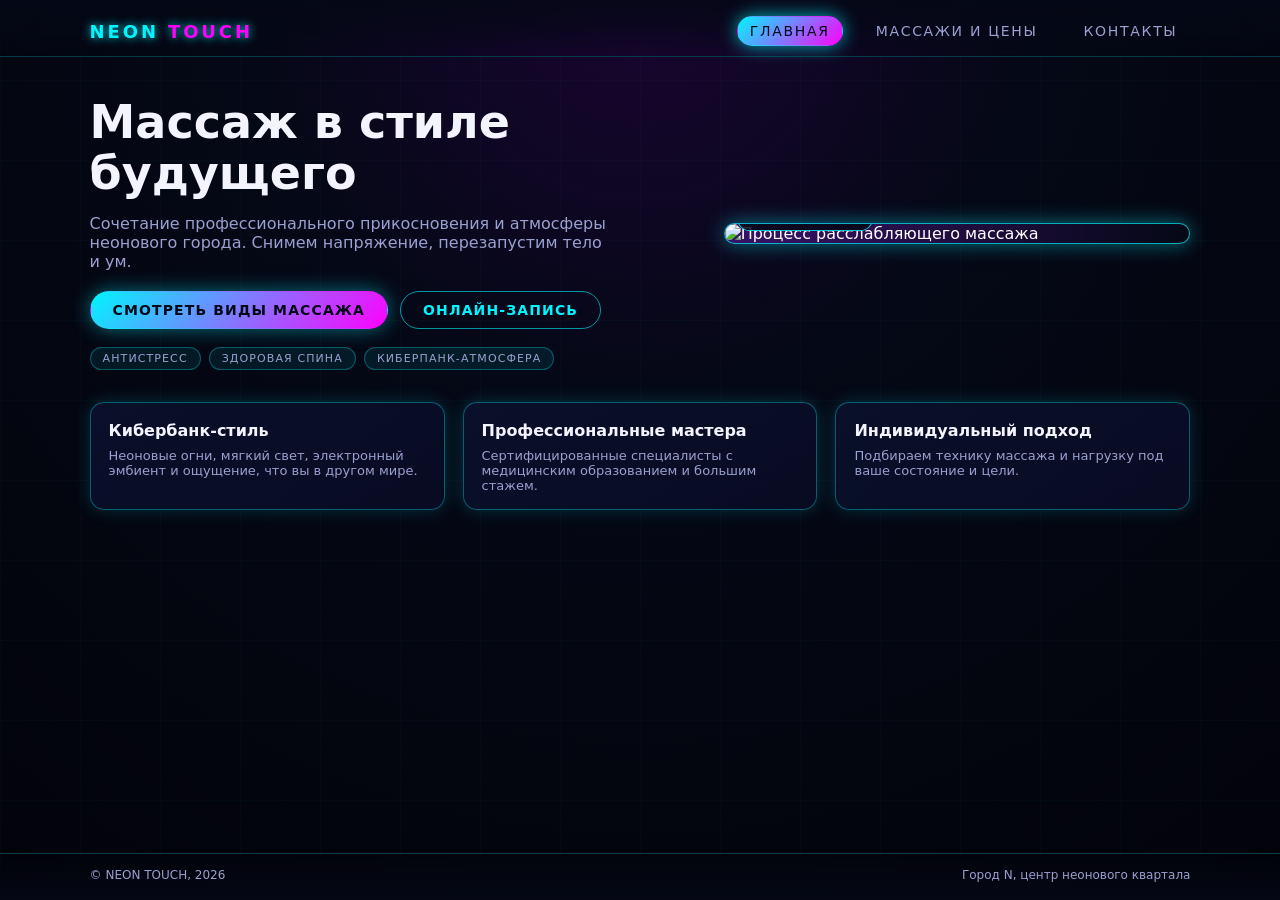
==== index.html @ 0352cf17 "Initial commit" ====
<!DOCTYPE html>
<html lang="ru">
<head>
  <meta charset="UTF-8" />
  <title>NEON TOUCH — Массажный салон</title>
  <link rel="stylesheet" href="styles.css" />
</head>
<body class="page-home">
  <div class="cyber-grid"></div>

  <header class="header">
    <div class="logo">NEON <span>TOUCH</span></div>
    <nav class="nav">
      <a href="index.html" class="nav-link active">Главная</a>
      <a href="services.html" class="nav-link">Массажи и цены</a>
      <a href="contacts.html" class="nav-link">Контакты</a>
    </nav>
  </header>

  <main class="hero">
    <section class="hero-text">
      <h1>Массаж в стиле будущего</h1>
      <p>
        Сочетание профессионального прикосновения и атмосферы неонового города.
        Снимем напряжение, перезапустим тело и ум.
      </p>
      <div class="hero-cta">
        <a href="services.html" class="btn btn-primary">Смотреть виды массажа</a>
        <a href="contacts.html" class="btn btn-secondary">Онлайн-запись</a>
      </div>
      <ul class="hero-tags">
        <li>Антистресс</li>
        <li>Здоровая спина</li>
        <li>Киберпанк‑атмосфера</li>
      </ul>
    </section>

    <section class="hero-image">
      <!-- Картинка процесса массажа (замените URL при желании) -->
      <div class="image-frame neon-border">
        <img
          src="https://images.pexels.com/photos/161477/girl-massage-spa-wellness-161477.jpeg?auto=compress&cs=tinysrgb&w=800"
          alt="Процесс расслабляющего массажа"
        />
        <div class="image-overlay-label">RELAX MODE // ON</div>
      </div>
    </section>
  </main>

  <section class="highlights">
    <div class="highlight-card">
      <h3>Кибербанк‑стиль</h3>
      <p>Неоновые огни, мягкий свет, электронный эмбиент и ощущение, что вы в другом мире.</p>
    </div>
    <div class="highlight-card">
      <h3>Профессиональные мастера</h3>
      <p>Сертифицированные специалисты с медицинским образованием и большим стажем.</p>
    </div>
    <div class="highlight-card">
      <h3>Индивидуальный подход</h3>
      <p>Подбираем технику массажа и нагрузку под ваше состояние и цели.</p>
    </div>
  </section>

  <footer class="footer">
    <span>© NEON TOUCH, 2026</span>
    <span>Город N, центр неонового квартала</span>
  </footer>
</body>
</html>
---- styles.css ----
/* Базовые переменные киберпанк‑палитры */
:root {
  --bg-main: #050816;
  --bg-card: #070b1e;
  --bg-card-alt: #0a1024;
  --accent-neon: #00f5ff;
  --accent-neon2: #ff00ff;
  --accent-warning: #ffb800;
  --accent-info: #00d1ff;
  --accent-accent: #ff2f8a;
  --text-main: #f4f4ff;
  --text-muted: #9aa0d0;
  --border-neon: rgba(0, 245, 255, 0.7);
  --shadow-neon: 0 0 20px rgba(0, 245, 255, 0.45);
  --radius-lg: 20px;
  --radius-md: 14px;
  --transition-fast: 0.2s ease-out;
  --transition: 0.35s ease-out;
  --font-main: system-ui, -apple-system, BlinkMacSystemFont, "Segoe UI", sans-serif;
}

/* Сброс и базовая типографика */
*,
*::before,
*::after {
  box-sizing: border-box;
}

html,
body {
  margin: 0;
  padding: 0;
}

body {
  min-height: 100vh;
  font-family: var(--font-main);
  background: radial-gradient(circle at top, #190531 0%, #050816 35%, #02030a 100%);
  color: var(--text-main);
  display: flex;
  flex-direction: column;
  position: relative;
  overflow-x: hidden;
}

/* Неоновая сетка на фоне */
.cyber-grid {
  position: fixed;
  inset: 0;
  background-image: linear-gradient(
      90deg,
      rgba(0, 245, 255, 0.06) 1px,
      transparent 1px
    ),
    linear-gradient(180deg, rgba(0, 245, 255, 0.06) 1px, transparent 1px);
  background-size: 80px 80px;
  mix-blend-mode: screen;
  opacity: 0.35;
  pointer-events: none;
  z-index: -1;
}

/* Шапка */
.header {
  position: sticky;
  top: 0;
  z-index: 10;
  backdrop-filter: blur(18px);
  background: linear-gradient(
    to bottom,
    rgba(5, 8, 22, 0.9),
    rgba(5, 8, 22, 0.6),
    transparent
  );
  border-bottom: 1px solid rgba(0, 245, 255, 0.22);
  padding: 16px 7vw 10px;
  display: flex;
  align-items: center;
  justify-content: space-between;
}

.logo {
  font-weight: 800;
  letter-spacing: 0.16em;
  font-size: 18px;
  text-transform: uppercase;
  color: var(--accent-neon);
  text-shadow: 0 0 10px rgba(0, 245, 255, 0.9);
}

.logo span {
  color: var(--accent-neon2);
}

.nav {
  display: flex;
  gap: 20px;
  font-size: 14px;
}

.nav-link {
  text-decoration: none;
  color: var(--text-muted);
  text-transform: uppercase;
  letter-spacing: 0.12em;
  padding: 6px 12px;
  border-radius: 999px;
  border: 1px solid transparent;
  transition: var(--transition-fast);
}

.nav-link:hover {
  color: var(--text-main);
  border-color: rgba(0, 245, 255, 0.6);
  box-shadow: 0 0 12px rgba(0, 245, 255, 0.35);
}

.nav-link.active {
  color: var(--bg-main);
  background: linear-gradient(135deg, var(--accent-neon), var(--accent-neon2));
  box-shadow: 0 0 18px rgba(0, 245, 255, 0.7);
}

/* Кнопки */
.btn {
  display: inline-flex;
  align-items: center;
  justify-content: center;
  padding: 10px 22px;
  border-radius: 999px;
  border: 1px solid transparent;
  font-size: 14px;
  font-weight: 600;
  letter-spacing: 0.08em;
  text-transform: uppercase;
  cursor: pointer;
  text-decoration: none;
  transition: var(--transition);
}

.btn-primary {
  background: linear-gradient(135deg, var(--accent-neon), var(--accent-neon2));
  color: var(--bg-main);
  box-shadow: var(--shadow-neon);
}

.btn-primary:hover {
  transform: translateY(-1px) scale(1.01);
  box-shadow: 0 0 26px rgba(0, 245, 255, 0.9);
}

.btn-secondary {
  background: transparent;
  color: var(--accent-neon);
  border-color: rgba(0, 245, 255, 0.6);
}

.btn-secondary:hover {
  background: rgba(0, 245, 255, 0.08);
}

/* Главный блок (index) */
.hero {
  padding: 40px 7vw 24px;
  display: grid;
  grid-template-columns: minmax(0, 1.4fr) minmax(0, 1.1fr);
  gap: 40px;
  align-items: center;
}

.hero-text h1 {
  font-size: clamp(34px, 5vw, 46px);
  margin: 0 0 16px;
  line-height: 1.1;
}

.hero-text p {
  margin: 0 0 20px;
  max-width: 520px;
  color: var(--text-muted);
}

.hero-cta {
  display: flex;
  flex-wrap: wrap;
  gap: 12px;
  margin-bottom: 18px;
}

.hero-tags {
  list-style: none;
  padding: 0;
  margin: 0;
  display: flex;
  flex-wrap: wrap;
  gap: 8px;
}

.hero-tags li {
  border-radius: 999px;
  padding: 4px 12px;
  font-size: 11px;
  text-transform: uppercase;
  letter-spacing: 0.1em;
  background: rgba(0, 245, 255, 0.08);
  border: 1px solid rgba(0, 245, 255, 0.3);
  color: var(--text-muted);
}

/* Обрамление изображений */
.image-frame {
  position: relative;
  border-radius: var(--radius-lg);
  overflow: hidden;
  background: radial-gradient(circle at top left, #391268, #050816);
}

.image-frame img {
  display: block;
  width: 100%;
  height: 100%;
  object-fit: cover;
  filter: saturate(1.1) contrast(1.1);
}

.image-frame-wide {
  margin-top: 20px;
}

.neon-border {
  border: 1px solid var(--border-neon);
  box-shadow: var(--shadow-neon);
}

.image-overlay-label {
  position: absolute;
  bottom: 12px;
  left: 12px;
  padding: 6px 10px;
  border-radius: 999px;
  background: rgba(5, 8, 22, 0.85);
  border: 1px solid rgba(0, 245, 255, 0.8);
  font-size: 10px;
  letter-spacing: 0.12em;
  text-transform: uppercase;
  color: var(--accent-neon);
}

/* Блок преимуществ (index) */
.highlights {
  padding: 8px 7vw 40px;
  display: grid;
  grid-template-columns: repeat(3, minmax(0, 1fr));
  gap: 18px;
}

.highlight-card {
  background: linear-gradient(145deg, rgba(10, 16, 44, 0.97), rgba(9, 12, 36, 0.9));
  border-radius: var(--radius-md);
  padding: 18px 18px 16px;
  border: 1px solid rgba(0, 245, 255, 0.35);
  box-shadow: 0 0 18px rgba(0, 245, 255, 0.18);
}

.highlight-card h3 {
  margin-top: 0;
  margin-bottom: 8px;
  font-size: 16px;
}

.highlight-card p {
  margin: 0;
  font-size: 13px;
  color: var(--text-muted);
}

/* Общий контейнер контента */
.content {
  padding: 32px 7vw 40px;
  max-width: 1140px;
  width: 100%;
  margin: 0 auto;
}

.content h1 {
  font-size: 28px;
  margin: 0 0 12px;
}

.subtitle {
  margin: 0 0 26px;
  color: var(--text-muted);
  max-width: 620px;
}

/* Карточки услуг */
.services-grid {
  display: grid;
  grid-template-columns: repeat(2, minmax(0, 1fr));
  gap: 24px;
}

.service-card {
  background: linear-gradient(145deg, var(--bg-card), var(--bg-card-alt));
  border-radius: var(--radius-lg);
  padding: 16px 16px 18px;
  position: relative;
  overflow: hidden;
}

.service-image {
  position: relative;
  border-radius: 14px;
  overflow: hidden;
  margin-bottom: 12px;
}

.service-image img {
  width: 100%;
  height: 180px;
  object-fit: cover;
  filter: saturate(1.15) contrast(1.12);
  transform: scale(1.02);
}

.service-label {
  position: absolute;
  top: 10px;
  left: 10px;
  padding: 4px 10px;
  border-radius: 999px;
  font-size: 10px;
  letter-spacing: 0.16em;
  text-transform: uppercase;
  color: #050816;
  background: linear-gradient(135deg, var(--accent-neon), var(--accent-neon2));
}

.service-label-warning {
  background: linear-gradient(135deg, var(--accent-warning), #ff5a00);
}

.service-label-info {
  background: linear-gradient(135deg, var(--accent-info), #3b82f6);
}

.service-label-accent {
  background: linear-gradient(135deg, var(--accent-accent), #ff2f2f);
}

.service-card h2 {
  font-size: 18px;
  margin: 0 0 8px;
}

.service-card p {
  margin: 0 0 10px;
  font-size: 14px;
  color: var(--text-muted);
}

.service-meta {
  list-style: none;
  padding: 0;
  margin: 0 0 12px;
  font-size: 13px;
  color: var(--text-muted);
}

.service-meta li + li {
  margin-top: 4px;
}

.service-meta span {
  color: var(--text-main);
}

.price-row {
  display: flex;
  flex-direction: column;
  gap: 2px;
  font-size: 14px;
}

.price {
  font-weight: 700;
  color: var(--accent-neon);
}

.price-note {
  font-size: 12px;
  color: var(--text-muted);
}

.info-note {
  margin-top: 16px;
  font-size: 12px;
  color: var(--text-muted);
  border-left: 2px solid rgba(0, 245, 255, 0.7);
  padding-left: 10px;
}

/* Контакты: разделение на 2 колонки */
.content-split {
  display: grid;
  grid-template-columns: minmax(0, 1.15fr) minmax(0, 1fr);
  gap: 24px;
  align-items: flex-start;
}

.contact-form-card,
.contact-info-card {
  background: linear-gradient(145deg, var(--bg-card), var(--bg-card-alt));
  padding: 20px 18px 20px;
  border-radius: var(--radius-lg);
}

/* Форма */
.form {
  margin-top: 10px;
}

.field {
  display: flex;
  flex-direction: column;
  gap: 4px;
  margin-bottom: 12px;
  font-size: 13px;
}

.field span {
  color: var(--text-muted);
}

input,
select,
textarea {
  background: #050816;
  border-radius: 10px;
  border: 1px solid rgba(0, 245, 255, 0.4);
  color: var(--text-main);
  padding: 8px 10px;
  font-size: 13px;
  outline: none;
  transition: var(--transition-fast);
}

input:focus,
select:focus,
textarea:focus {
  border-color: var(--accent-neon);
  box-shadow: 0 0 12px rgba(0, 245, 255, 0.5);
}

textarea {
  resize: vertical;
  min-height: 70px;
}

.form-btn {
  width: 100%;
  margin-top: 4px;
}

.form-note {
  margin-top: 8px;
  font-size: 11px;
  color: var(--text-muted);
}

/* Блок контактов */
.contact-info-card h2 {
  margin-top: 0;
  margin-bottom: 8px;
  font-size: 20px;
}

.contact-info-card h3 {
  margin-bottom: 6px;
  margin-top: 16px;
  font-size: 15px;
}

.contact-info-card p {
  margin: 4px 0;
  font-size: 13px;
  color: var(--text-muted);
}

.contact-info-card a {
  color: var(--accent-neon);
  text-decoration: none;
}

.contact-info-card a:hover {
  text-decoration: underline;
}

.label {
  color: var(--text-main);
  font-weight: 500;
}

.schedule {
  list-style: none;
  padding: 0;
  margin: 0 0 8px;
  font-size: 13px;
  color: var(--text-muted);
}

.schedule li + li {
  margin-top: 2px;
}

.schedule span {
  color: var(--text-main);
}

/* Футер */
.footer {
  padding: 14px 7vw 18px;
  border-top: 1px solid rgba(0, 245, 255, 0.22);
  font-size: 12px;
  color: var(--text-muted);
  display: flex;
  justify-content: space-between;
  gap: 10px;
  margin-top: auto;
  backdrop-filter: blur(10px);
  background: linear-gradient(
    to top,
    rgba(5, 8, 22, 0.9),
    rgba(5, 8, 22, 0.4),
    transparent
  );
}

/* Адаптивность */
@media (max-width: 960px) {
  .hero {
    grid-template-columns: minmax(0, 1fr);
    padding-top: 26px;
  }

  .hero-image {
    order: -1;
  }

  .highlights {
    grid-template-columns: minmax(0, 1fr);
  }

  .services-grid {
    grid-template-columns: minmax(0, 1fr);
  }

  .content-split {
    grid-template-columns: minmax(0, 1fr);
  }

  .header {
    flex-direction: column;
    align-items: flex-start;
    gap: 10px;
  }

  .footer {
    flex-direction: column;
    align-items: flex-start;
  }
}

@media (max-width: 540px) {
  .header {
    padding-inline: 16px;
  }

  .hero,
  .content {
    padding-inline: 16px;
  }

  .highlights {
    padding-inline: 16px;
  }

  .footer {
    padding-inline: 16px;
  }

  .nav {
    flex-wrap: wrap;
    gap: 8px;
  }
}
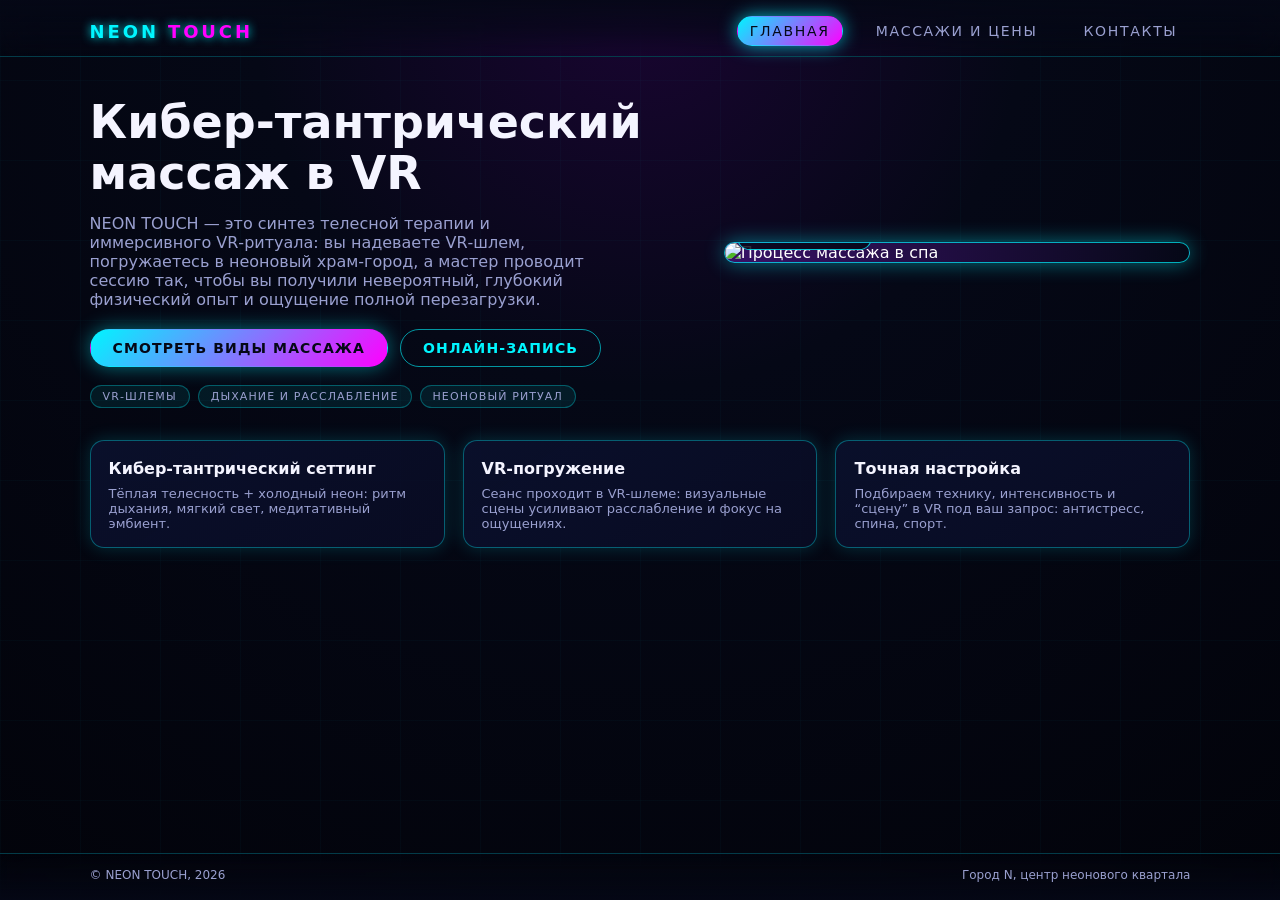
==== commit bd5a6e65: "Update site to cyber-tantric VR VR-massage concept" ====
--- a/index.html
+++ b/index.html
@@ -19,19 +19,20 @@
 
   <main class="hero">
     <section class="hero-text">
-      <h1>Массаж в стиле будущего</h1>
+      <h1>Кибер‑тантрический массаж в VR</h1>
       <p>
-        Сочетание профессионального прикосновения и атмосферы неонового города.
-        Снимем напряжение, перезапустим тело и ум.
+        NEON TOUCH — это синтез телесной терапии и иммерсивного VR‑ритуала: вы надеваете VR‑шлем,
+        погружаетесь в неоновый храм‑город, а мастер проводит сессию так, чтобы вы получили
+        невероятный, глубокий физический опыт и ощущение полной перезагрузки.
       </p>
       <div class="hero-cta">
         <a href="services.html" class="btn btn-primary">Смотреть виды массажа</a>
         <a href="contacts.html" class="btn btn-secondary">Онлайн-запись</a>
       </div>
       <ul class="hero-tags">
-        <li>Антистресс</li>
-        <li>Здоровая спина</li>
-        <li>Киберпанк‑атмосфера</li>
+        <li>VR‑шлемы</li>
+        <li>Дыхание и расслабление</li>
+        <li>Неоновый ритуал</li>
       </ul>
     </section>
 
@@ -39,26 +40,26 @@
       <!-- Картинка процесса массажа (замените URL при желании) -->
       <div class="image-frame neon-border">
         <img
-          src="https://images.pexels.com/photos/161477/girl-massage-spa-wellness-161477.jpeg?auto=compress&cs=tinysrgb&w=800"
-          alt="Процесс расслабляющего массажа"
+          src="https://source.unsplash.com/1200x900/?massage,spa"
+          alt="Процесс массажа в спа"
         />
-        <div class="image-overlay-label">RELAX MODE // ON</div>
+        <div class="image-overlay-label">VR RITUAL // SYNC</div>
       </div>
     </section>
   </main>
 
   <section class="highlights">
     <div class="highlight-card">
-      <h3>Кибербанк‑стиль</h3>
-      <p>Неоновые огни, мягкий свет, электронный эмбиент и ощущение, что вы в другом мире.</p>
+      <h3>Кибер‑тантрический сеттинг</h3>
+      <p>Тёплая телесность + холодный неон: ритм дыхания, мягкий свет, медитативный эмбиент.</p>
     </div>
     <div class="highlight-card">
-      <h3>Профессиональные мастера</h3>
-      <p>Сертифицированные специалисты с медицинским образованием и большим стажем.</p>
+      <h3>VR‑погружение</h3>
+      <p>Сеанс проходит в VR‑шлеме: визуальные сцены усиливают расслабление и фокус на ощущениях.</p>
     </div>
     <div class="highlight-card">
-      <h3>Индивидуальный подход</h3>
-      <p>Подбираем технику массажа и нагрузку под ваше состояние и цели.</p>
+      <h3>Точная настройка</h3>
+      <p>Подбираем технику, интенсивность и “сцену” в VR под ваш запрос: антистресс, спина, спорт.</p>
     </div>
   </section>
 
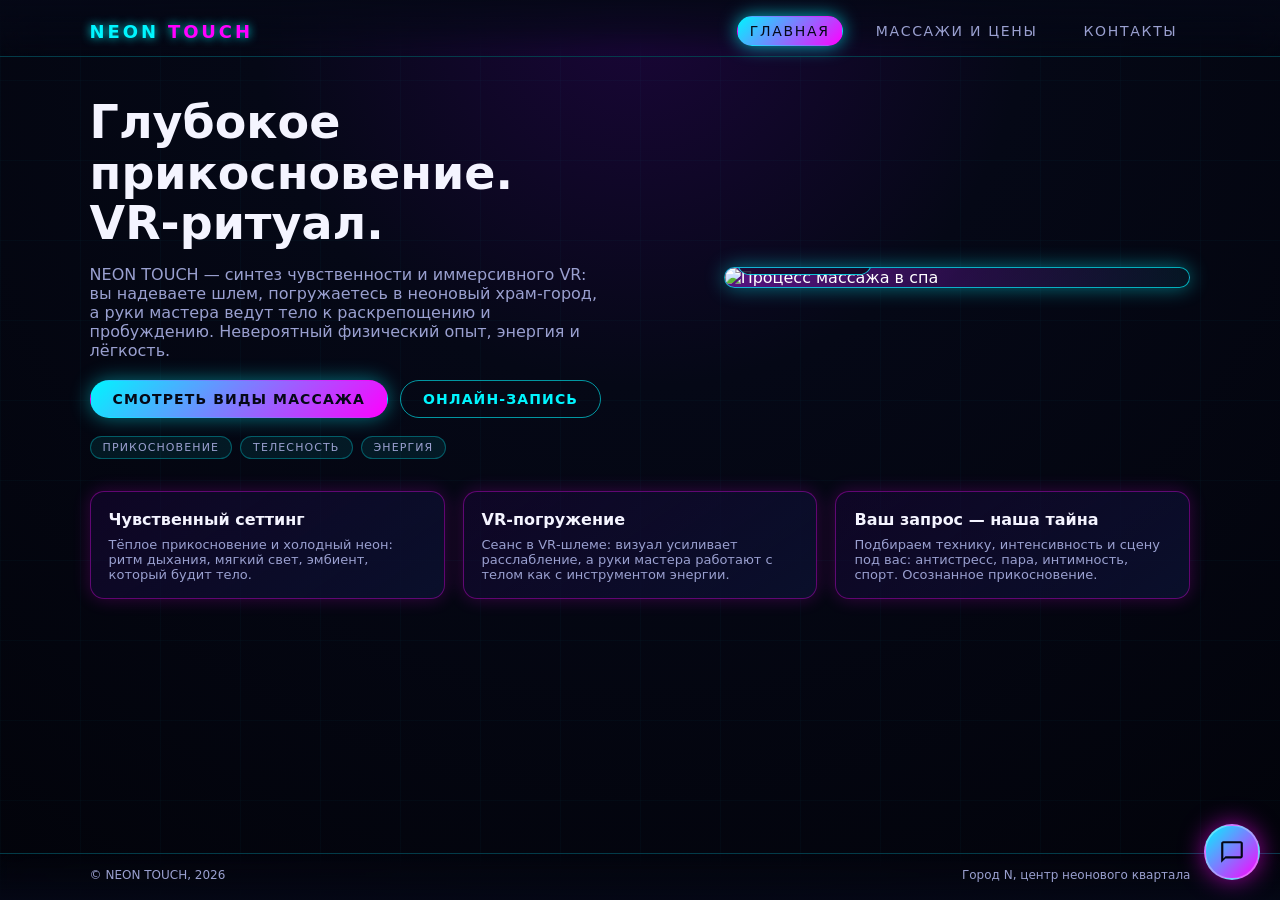
==== commit 37a0bd02: "Chat widget, tantric copy, For couples block, warm accents" ====
--- a/index.html
+++ b/index.html
@@ -19,20 +19,19 @@
 
   <main class="hero">
     <section class="hero-text">
-      <h1>Кибер‑тантрический массаж в VR</h1>
+      <h1>Глубокое прикосновение. VR‑ритуал.</h1>
       <p>
-        NEON TOUCH — это синтез телесной терапии и иммерсивного VR‑ритуала: вы надеваете VR‑шлем,
-        погружаетесь в неоновый храм‑город, а мастер проводит сессию так, чтобы вы получили
-        невероятный, глубокий физический опыт и ощущение полной перезагрузки.
+        NEON TOUCH — синтез чувственности и иммерсивного VR: вы надеваете шлем, погружаетесь в неоновый храм‑город,
+        а руки мастера ведут тело к раскрепощению и пробуждению. Невероятный физический опыт, энергия и лёгкость.
       </p>
       <div class="hero-cta">
         <a href="services.html" class="btn btn-primary">Смотреть виды массажа</a>
         <a href="contacts.html" class="btn btn-secondary">Онлайн-запись</a>
       </div>
       <ul class="hero-tags">
-        <li>VR‑шлемы</li>
-        <li>Дыхание и расслабление</li>
-        <li>Неоновый ритуал</li>
+        <li>Прикосновение</li>
+        <li>Телесность</li>
+        <li>Энергия</li>
       </ul>
     </section>
 
@@ -40,7 +39,7 @@
       <!-- Картинка процесса массажа (замените URL при желании) -->
       <div class="image-frame neon-border">
         <img
-          src="https://source.unsplash.com/1200x900/?massage,spa"
+          src="https://images.pexels.com/photos/161477/pexels-photo-161477.jpeg?auto=compress&cs=tinysrgb&w=800"
           alt="Процесс массажа в спа"
         />
         <div class="image-overlay-label">VR RITUAL // SYNC</div>
@@ -50,16 +49,16 @@
 
   <section class="highlights">
     <div class="highlight-card">
-      <h3>Кибер‑тантрический сеттинг</h3>
-      <p>Тёплая телесность + холодный неон: ритм дыхания, мягкий свет, медитативный эмбиент.</p>
+      <h3>Чувственный сеттинг</h3>
+      <p>Тёплое прикосновение и холодный неон: ритм дыхания, мягкий свет, эмбиент, который будит тело.</p>
     </div>
     <div class="highlight-card">
       <h3>VR‑погружение</h3>
-      <p>Сеанс проходит в VR‑шлеме: визуальные сцены усиливают расслабление и фокус на ощущениях.</p>
+      <p>Сеанс в VR‑шлеме: визуал усиливает расслабление, а руки мастера работают с телом как с инструментом энергии.</p>
     </div>
     <div class="highlight-card">
-      <h3>Точная настройка</h3>
-      <p>Подбираем технику, интенсивность и “сцену” в VR под ваш запрос: антистресс, спина, спорт.</p>
+      <h3>Ваш запрос — наша тайна</h3>
+      <p>Подбираем технику, интенсивность и сцену под вас: антистресс, пара, интимность, спорт. Осознанное прикосновение.</p>
     </div>
   </section>
 
@@ -67,5 +66,16 @@
     <span>© NEON TOUCH, 2026</span>
     <span>Город N, центр неонового квартала</span>
   </footer>
+
+  <div class="chat-widget" id="chatWidget">
+    <div class="chat-widget-toggle" onclick="document.getElementById('chatWidget').classList.toggle('chat-widget-open')" aria-label="Написать нам">
+      <svg viewBox="0 0 24 24" xmlns="http://www.w3.org/2000/svg"><path d="M20 2H4c-1.1 0-2 .9-2 2v18l4-4h14c1.1 0 2-.9 2-2V4c0-1.1-.9-2-2-2zm0 14H6l-2 2V4h16v12z"/></svg>
+    </div>
+    <div class="chat-widget-links">
+      <span class="chat-widget-label">Написать нам</span>
+      <a href="https://t.me/neon_touch_massage" target="_blank" rel="noopener">Telegram</a>
+      <a href="https://wa.me/79001234567" target="_blank" rel="noopener">WhatsApp</a>
+    </div>
+  </div>
 </body>
 </html>
--- a/styles.css
+++ b/styles.css
@@ -5,6 +5,7 @@
   --bg-card-alt: #0a1024;
   --accent-neon: #00f5ff;
   --accent-neon2: #ff00ff;
+  --accent-tantric: #ff2d8a;
   --accent-warning: #ffb800;
   --accent-info: #00d1ff;
   --accent-accent: #ff2f8a;
@@ -35,7 +36,7 @@
 body {
   min-height: 100vh;
   font-family: var(--font-main);
-  background: radial-gradient(circle at top, #190531 0%, #050816 35%, #02030a 100%);
+  background: radial-gradient(circle at top, #1a0638 0%, #050816 35%, #02030a 100%);
   color: var(--text-main);
   display: flex;
   flex-direction: column;
@@ -212,7 +213,21 @@
   position: relative;
   border-radius: var(--radius-lg);
   overflow: hidden;
-  background: radial-gradient(circle at top left, #391268, #050816);
+  background: radial-gradient(circle at top left, #4a1478, #050816);
+}
+
+.image-frame::after {
+  content: "";
+  position: absolute;
+  inset: 0;
+  background: linear-gradient(
+    135deg,
+    rgba(255, 0, 255, 0.08) 0%,
+    transparent 50%,
+    rgba(0, 245, 255, 0.06) 100%
+  );
+  mix-blend-mode: screen;
+  pointer-events: none;
 }
 
 .image-frame img {
@@ -255,11 +270,11 @@
 }
 
 .highlight-card {
-  background: linear-gradient(145deg, rgba(10, 16, 44, 0.97), rgba(9, 12, 36, 0.9));
+  background: linear-gradient(145deg, rgba(26, 6, 56, 0.5), rgba(10, 16, 44, 0.97));
   border-radius: var(--radius-md);
   padding: 18px 18px 16px;
-  border: 1px solid rgba(0, 245, 255, 0.35);
-  box-shadow: 0 0 18px rgba(0, 245, 255, 0.18);
+  border: 1px solid rgba(255, 0, 255, 0.35);
+  box-shadow: 0 0 18px rgba(255, 0, 255, 0.2);
 }
 
 .highlight-card h3 {
@@ -392,6 +407,32 @@
   color: var(--text-muted);
 }
 
+/* Блок «Для пар» */
+.couples-block {
+  margin-top: 28px;
+  padding: 20px 20px 18px;
+  background: linear-gradient(145deg, rgba(26, 6, 56, 0.95), rgba(10, 16, 44, 0.9));
+  border-radius: var(--radius-lg);
+  border: 1px solid rgba(255, 45, 138, 0.5);
+  box-shadow: 0 0 24px rgba(255, 0, 255, 0.25);
+}
+
+.couples-block h2 {
+  margin: 0 0 10px;
+  font-size: 20px;
+  color: var(--accent-neon2);
+}
+
+.couples-block p {
+  margin: 0 0 12px;
+  font-size: 14px;
+  color: var(--text-muted);
+}
+
+.couples-block .price-row {
+  margin-top: 8px;
+}
+
 .info-note {
   margin-top: 16px;
   font-size: 12px;
@@ -517,6 +558,87 @@
   color: var(--text-main);
 }
 
+/* Чат-виджет (правый нижний угол) */
+.chat-widget {
+  position: fixed;
+  bottom: 20px;
+  right: 20px;
+  z-index: 100;
+  display: flex;
+  flex-direction: column;
+  align-items: flex-end;
+  gap: 8px;
+}
+
+.chat-widget-toggle {
+  width: 56px;
+  height: 56px;
+  border-radius: 50%;
+  background: linear-gradient(135deg, var(--accent-neon), var(--accent-neon2));
+  border: 2px solid rgba(255, 255, 255, 0.3);
+  box-shadow: 0 0 24px rgba(255, 0, 255, 0.6);
+  display: flex;
+  align-items: center;
+  justify-content: center;
+  cursor: pointer;
+  transition: var(--transition);
+  flex-shrink: 0;
+}
+
+.chat-widget-toggle:hover {
+  transform: scale(1.08);
+  box-shadow: 0 0 32px rgba(255, 0, 255, 0.9);
+}
+
+.chat-widget-toggle svg {
+  width: 26px;
+  height: 26px;
+  fill: var(--bg-main);
+}
+
+.chat-widget-links {
+  display: none;
+  flex-direction: column;
+  gap: 8px;
+  background: linear-gradient(145deg, var(--bg-card), var(--bg-card-alt));
+  border: 1px solid var(--border-neon);
+  box-shadow: var(--shadow-neon);
+  border-radius: var(--radius-md);
+  padding: 10px;
+  min-width: 180px;
+}
+
+.chat-widget.chat-widget-open .chat-widget-links {
+  display: flex;
+}
+
+.chat-widget-links a {
+  display: flex;
+  align-items: center;
+  gap: 10px;
+  padding: 10px 14px;
+  border-radius: 10px;
+  text-decoration: none;
+  color: var(--text-main);
+  font-size: 13px;
+  transition: var(--transition-fast);
+  border: 1px solid transparent;
+}
+
+.chat-widget-links a:hover {
+  background: rgba(255, 0, 255, 0.12);
+  border-color: rgba(255, 0, 255, 0.5);
+  color: var(--accent-neon2);
+}
+
+.chat-widget-links .chat-widget-label {
+  font-size: 11px;
+  text-transform: uppercase;
+  letter-spacing: 0.08em;
+  color: var(--text-muted);
+  padding: 4px 14px 0;
+}
+
 /* Футер */
 .footer {
   padding: 14px 7vw 18px;
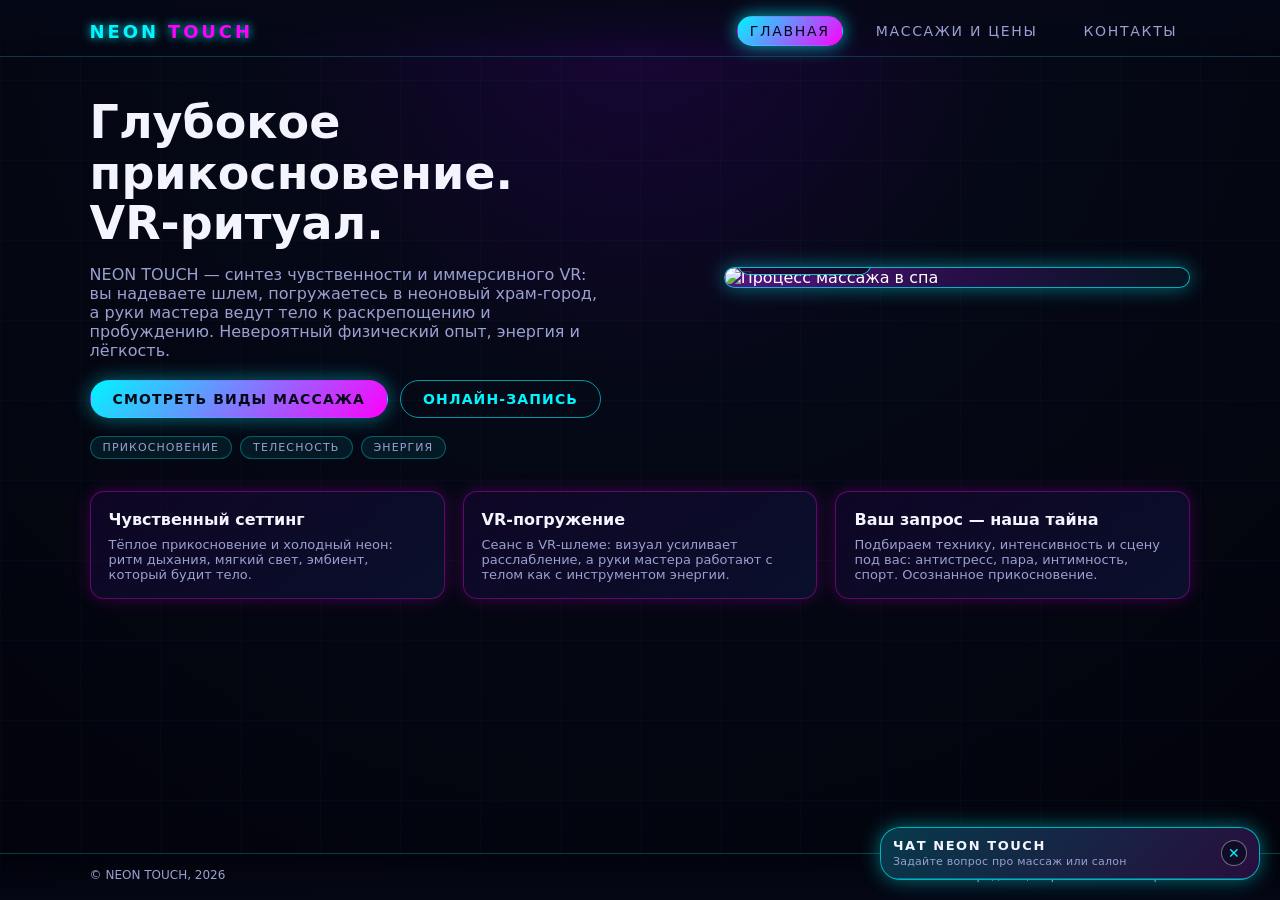
==== commit 80cfc01e: "добавили чат бота с олламой" ====
--- a/index.html
+++ b/index.html
@@ -39,7 +39,7 @@
       <!-- Картинка процесса массажа (замените URL при желании) -->
       <div class="image-frame neon-border">
         <img
-          src="https://images.pexels.com/photos/161477/pexels-photo-161477.jpeg?auto=compress&cs=tinysrgb&w=800"
+          src="https://placehold.co/800x600/1a0638/ff00ff/png?text=Massage+Spa"
           alt="Процесс массажа в спа"
         />
         <div class="image-overlay-label">VR RITUAL // SYNC</div>
@@ -67,15 +67,37 @@
     <span>Город N, центр неонового квартала</span>
   </footer>
 
-  <div class="chat-widget" id="chatWidget">
-    <div class="chat-widget-toggle" onclick="document.getElementById('chatWidget').classList.toggle('chat-widget-open')" aria-label="Написать нам">
-      <svg viewBox="0 0 24 24" xmlns="http://www.w3.org/2000/svg"><path d="M20 2H4c-1.1 0-2 .9-2 2v18l4-4h14c1.1 0 2-.9 2-2V4c0-1.1-.9-2-2-2zm0 14H6l-2 2V4h16v12z"/></svg>
-    </div>
-    <div class="chat-widget-links">
-      <span class="chat-widget-label">Написать нам</span>
-      <a href="https://t.me/neon_touch_massage" target="_blank" rel="noopener">Telegram</a>
-      <a href="https://wa.me/79001234567" target="_blank" rel="noopener">WhatsApp</a>
+  <div class="chat-widget chat-widget--collapsed" id="chatWidget">
+    <div class="chat-widget-panel">
+      <div class="chat-widget-header" id="chatWidgetHeader">
+        <div class="chat-widget-title">
+          <span>Чат NEON TOUCH</span>
+          <small>Задайте вопрос про массаж или салон</small>
+        </div>
+        <button
+          class="chat-widget-toggle"
+          type="button"
+          aria-label="Свернуть или развернуть чат"
+        >
+          <span class="chat-widget-toggle-icon">✕</span>
+        </button>
+      </div>
+      <div class="chat-widget-body">
+        <div class="chat-messages" id="chatMessages"></div>
+        <form class="chat-input-row" id="chatForm">
+          <input
+            type="text"
+            id="chatInput"
+            class="chat-input"
+            autocomplete="off"
+            placeholder="Напишите, что вас интересует..."
+          />
+          <button type="submit" class="chat-send-btn">Отправить</button>
+        </form>
+      </div>
     </div>
   </div>
+
+  <script src="chat.js"></script>
 </body>
 </html>
--- a/styles.css
+++ b/styles.css
@@ -563,84 +563,176 @@
   position: fixed;
   bottom: 20px;
   right: 20px;
-  z-index: 100;
+  z-index: 99999;
+  font-size: 13px;
+  color: var(--text-main);
+}
+
+.chat-widget-panel {
+  width: 380px;
+  max-width: min(420px, 100vw - 32px);
+  max-height: 520px;
+  background: linear-gradient(145deg, var(--bg-card), var(--bg-card-alt));
+  border-radius: var(--radius-lg);
+  border: 1px solid var(--border-neon);
+  box-shadow: var(--shadow-neon);
   display: flex;
   flex-direction: column;
-  align-items: flex-end;
+  overflow: hidden;
+  backdrop-filter: blur(16px);
+}
+
+.chat-widget-header {
+  padding: 10px 12px;
+  display: flex;
+  align-items: center;
+  justify-content: space-between;
   gap: 8px;
+  border-bottom: 1px solid rgba(0, 245, 255, 0.35);
+  background: linear-gradient(
+    135deg,
+    rgba(0, 245, 255, 0.2),
+    rgba(255, 0, 255, 0.12)
+  );
+  cursor: pointer;
+}
+
+.chat-widget-title span {
+  font-size: 13px;
+  font-weight: 600;
+  letter-spacing: 0.12em;
+  text-transform: uppercase;
+}
+
+.chat-widget-title small {
+  display: block;
+  margin-top: 2px;
+  font-size: 11px;
+  color: var(--text-muted);
+  letter-spacing: 0.02em;
 }
 
 .chat-widget-toggle {
-  width: 56px;
-  height: 56px;
-  border-radius: 50%;
-  background: linear-gradient(135deg, var(--accent-neon), var(--accent-neon2));
-  border: 2px solid rgba(255, 255, 255, 0.3);
-  box-shadow: 0 0 24px rgba(255, 0, 255, 0.6);
+  width: 26px;
+  height: 26px;
+  border-radius: 999px;
+  border: 1px solid rgba(255, 255, 255, 0.4);
+  background: rgba(5, 8, 22, 0.6);
+  color: var(--accent-neon);
   display: flex;
   align-items: center;
   justify-content: center;
   cursor: pointer;
-  transition: var(--transition);
   flex-shrink: 0;
+  font-size: 14px;
+  transition: var(--transition-fast);
 }
 
 .chat-widget-toggle:hover {
-  transform: scale(1.08);
-  box-shadow: 0 0 32px rgba(255, 0, 255, 0.9);
-}
-
-.chat-widget-toggle svg {
-  width: 26px;
-  height: 26px;
-  fill: var(--bg-main);
-}
-
-.chat-widget-links {
-  display: none;
+  background: rgba(0, 245, 255, 0.14);
+  box-shadow: 0 0 12px rgba(0, 245, 255, 0.8);
+}
+
+.chat-widget-body {
+  display: flex;
+  flex-direction: column;
+  flex: 1 1 auto;
+  background: radial-gradient(
+    circle at top left,
+    rgba(26, 6, 56, 0.8),
+    #050816
+  );
+}
+
+.chat-messages {
+  padding: 10px 10px 6px;
+  display: flex;
   flex-direction: column;
   gap: 8px;
-  background: linear-gradient(145deg, var(--bg-card), var(--bg-card-alt));
-  border: 1px solid var(--border-neon);
-  box-shadow: var(--shadow-neon);
-  border-radius: var(--radius-md);
-  padding: 10px;
-  min-width: 180px;
-}
-
-.chat-widget.chat-widget-open .chat-widget-links {
-  display: flex;
-}
-
-.chat-widget-links a {
-  display: flex;
-  align-items: center;
-  gap: 10px;
-  padding: 10px 14px;
-  border-radius: 10px;
-  text-decoration: none;
+  overflow-y: auto;
+  flex: 1 1 auto;
+  scroll-behavior: smooth;
+}
+
+.chat-message {
+  padding: 8px 10px;
+  border-radius: 14px;
+  font-size: 13px;
+  line-height: 1.4;
+  max-width: 80%;
+}
+
+.chat-message--user {
+  align-self: flex-end;
+  background: linear-gradient(135deg, var(--accent-neon), var(--accent-neon2));
+  color: var(--bg-main);
+  box-shadow: 0 0 14px rgba(0, 245, 255, 0.6);
+}
+
+.chat-message--bot {
+  align-self: flex-start;
+  background: rgba(5, 8, 22, 0.9);
+  border: 1px solid rgba(0, 245, 255, 0.4);
   color: var(--text-main);
-  font-size: 13px;
-  transition: var(--transition-fast);
-  border: 1px solid transparent;
-}
-
-.chat-widget-links a:hover {
-  background: rgba(255, 0, 255, 0.12);
-  border-color: rgba(255, 0, 255, 0.5);
-  color: var(--accent-neon2);
-}
-
-.chat-widget-links .chat-widget-label {
+}
+
+.chat-message--system {
+  align-self: center;
+  background: transparent;
+  color: var(--text-muted);
   font-size: 11px;
+}
+
+.chat-input-row {
+  display: flex;
+  gap: 8px;
+  padding: 8px 10px 10px;
+  border-top: 1px solid rgba(0, 245, 255, 0.25);
+  background: rgba(5, 8, 22, 0.9);
+}
+
+.chat-input {
+  flex: 1 1 auto;
+  font-size: 13px;
+}
+
+.chat-send-btn {
+  padding: 8px 14px;
+  border-radius: 999px;
+  border: 1px solid rgba(0, 245, 255, 0.7);
+  background: linear-gradient(135deg, var(--accent-neon), var(--accent-neon2));
+  color: var(--bg-main);
+  font-size: 12px;
+  font-weight: 600;
   text-transform: uppercase;
   letter-spacing: 0.08em;
-  color: var(--text-muted);
-  padding: 4px 14px 0;
+  cursor: pointer;
+  transition: var(--transition-fast);
+}
+
+.chat-send-btn:hover {
+  transform: translateY(-1px) scale(1.02);
+  box-shadow: 0 0 18px rgba(0, 245, 255, 0.9);
+}
+
+.chat-send-btn:disabled {
+  opacity: 0.6;
+  cursor: default;
+  transform: none;
+  box-shadow: none;
+}
+
+.chat-widget--collapsed .chat-widget-body {
+  display: none;
+}
+
+.chat-widget--collapsed .chat-widget-panel {
+  max-height: none;
 }
 
 /* Футер */
 .footer {
+  z-index: 1;
   padding: 14px 7vw 18px;
   border-top: 1px solid rgba(0, 245, 255, 0.22);
   font-size: 12px;
